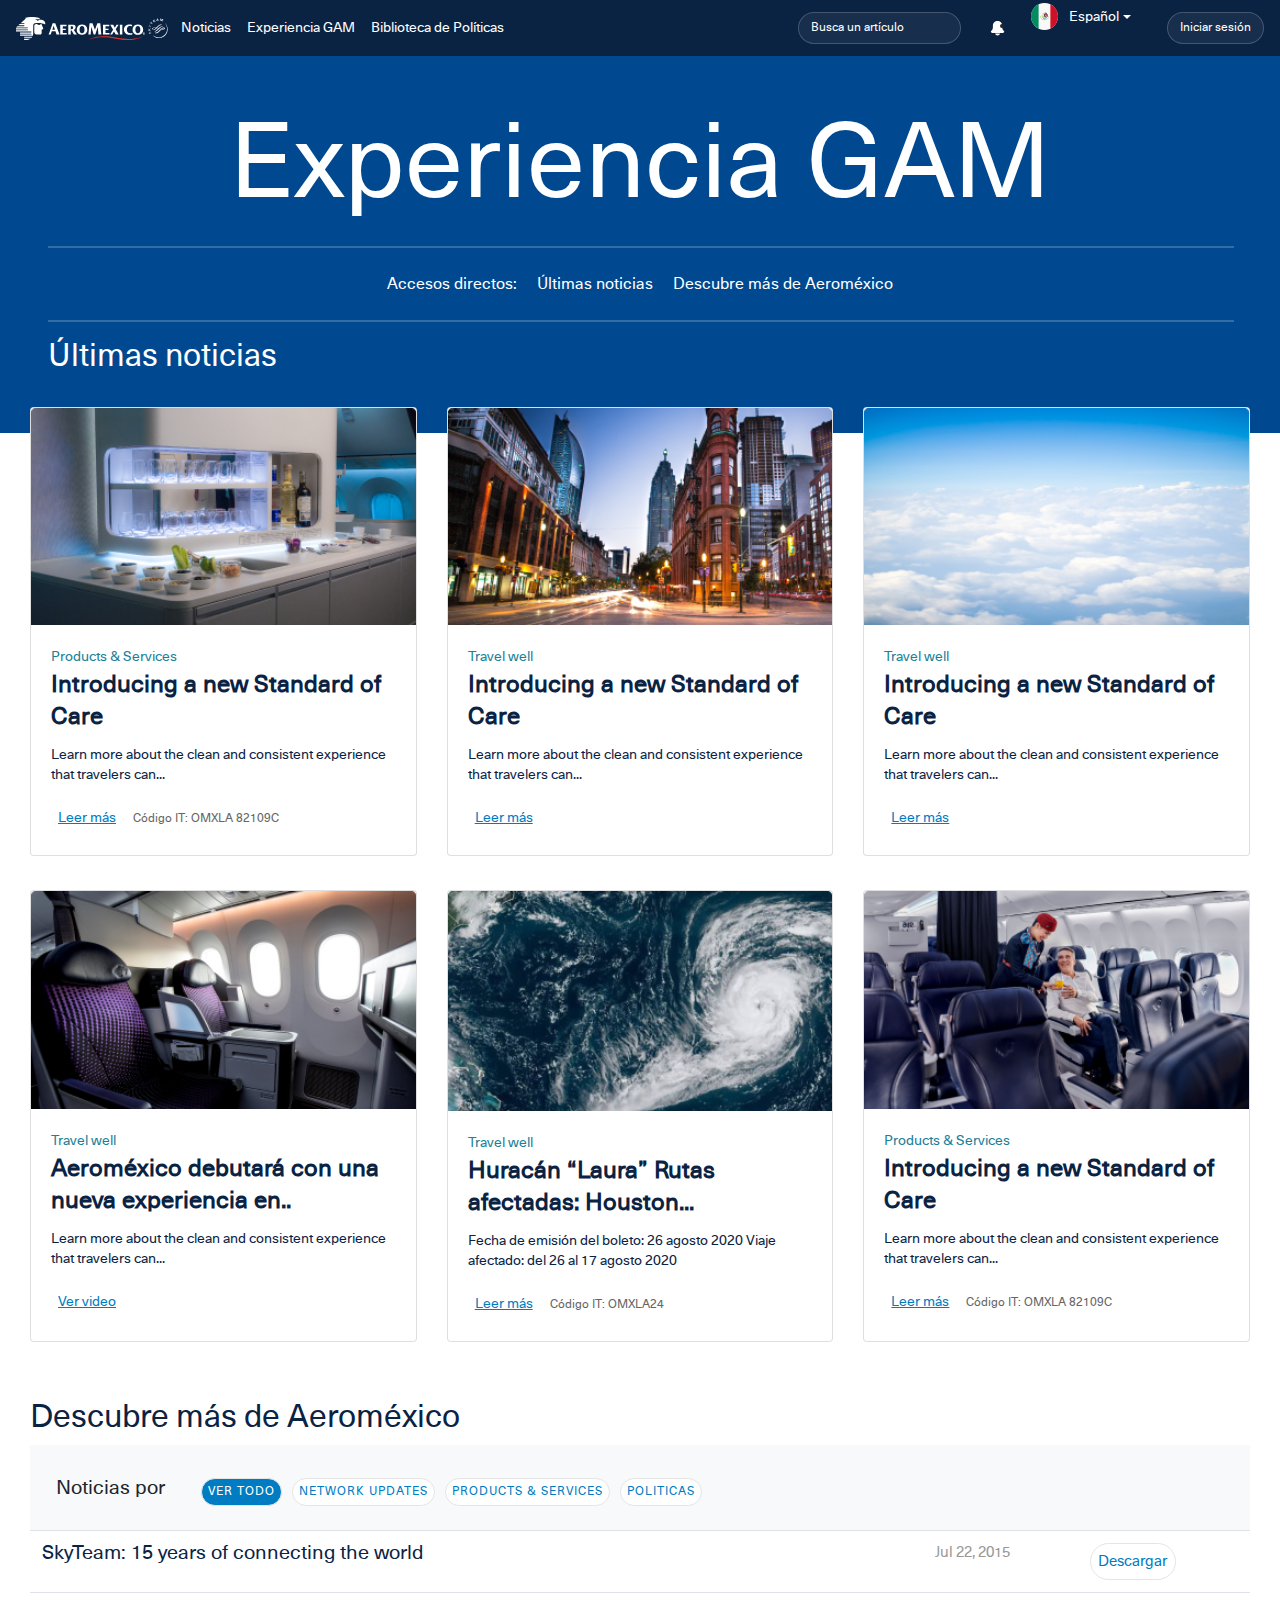
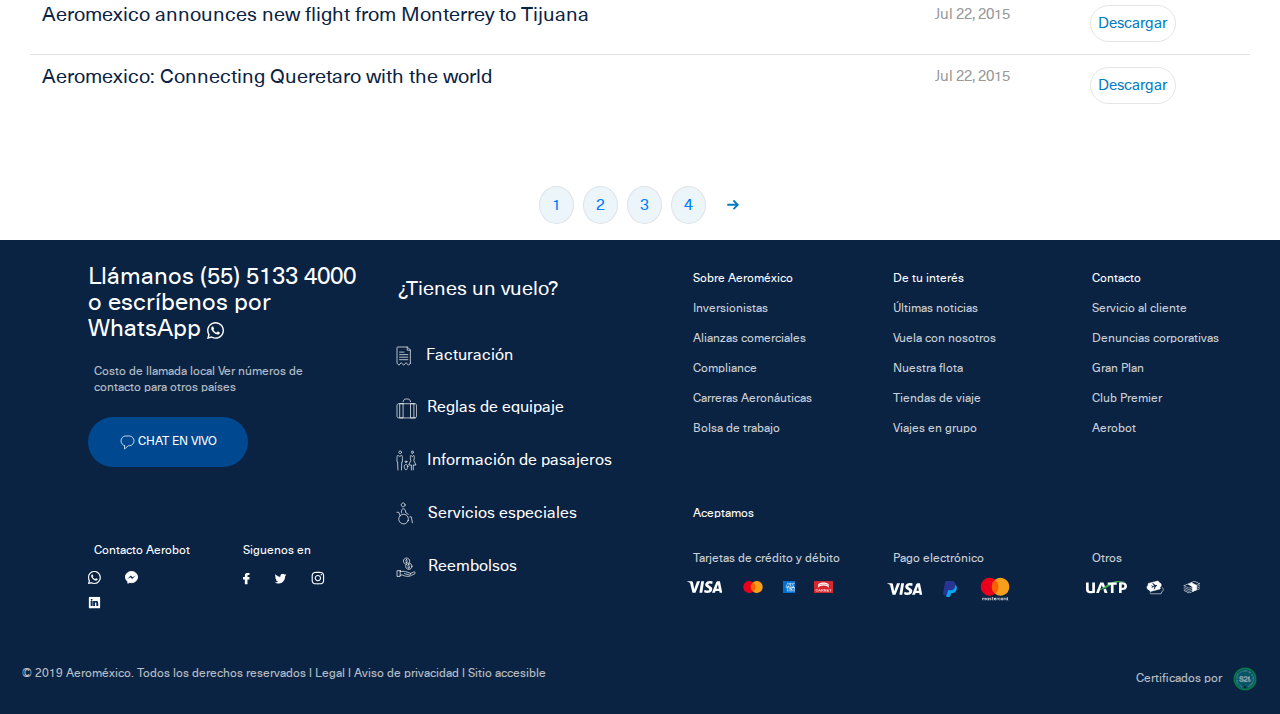
==== gam.html @ 43d70440 "v1" ====
<!DOCTYPE html>
<html lang="es">

<head>
    <meta charset="UTF-8">
    <meta name="viewport" content="width=device-width, initial-scale=1.0">
    <link rel="Stylesheet" href="style.css" />
    <link rel="stylesheet" href="https://stackpath.bootstrapcdn.com/bootstrap/4.3.1/css/bootstrap.min.css"
        integrity="sha384-ggOyR0iXCbMQv3Xipma34MD+dH/1fQ784/j6cY/iJTQUOhcWr7x9JvoRxT2MZw1T" crossorigin="anonymous">
    <script src="https://code.jquery.com/jquery-3.3.1.slim.min.js"
        integrity="sha384-q8i/X+965DzO0rT7abK41JStQIAqVgRVzpbzo5smXKp4YfRvH+8abtTE1Pi6jizo" crossorigin="anonymous">
    </script>
    <script src="https://cdnjs.cloudflare.com/ajax/libs/popper.js/1.14.7/umd/popper.min.js"
        integrity="sha384-UO2eT0CpHqdSJQ6hJty5KVphtPhzWj9WO1clHTMGa3JDZwrnQq4sF86dIHNDz0W1" crossorigin="anonymous">
    </script>
    <script src="https://stackpath.bootstrapcdn.com/bootstrap/4.3.1/js/bootstrap.min.js"
        integrity="sha384-JjSmVgyd0p3pXB1rRibZUAYoIIy6OrQ6VrjIEaFf/nJGzIxFDsf4x0xIM+B07jRM" crossorigin="anonymous">
    </script>
    <style type="text/css">
        BODY {
            font-family: Neue Haas Unica Pro;
            font-style: normal;
            font-weight: normal;
        }
    </style>
    <title>Experiencia GAM</title>
</head>

<body>
    <nav class="navbar navbar-expand-lg navbar-light bg-#0b2343">
        <img src="images/Logo.svg" style="margin-right: 5px;">
        <button class="navbar-toggler" type="button" data-toggle="collapse" data-target="#navbarTogglerDemo02" aria-controls="navbarTogglerDemo02" aria-expanded="false" aria-label="Toggle navigation">
          <span class="navbar-toggler-icon"></span>
        </button>
      
        <div class="collapse navbar-collapse" id="navbarTogglerDemo02">
          <ul class="navbar-nav mr-auto mt-2 mt-lg-0">
            <li class="nav-item">
                <a class="nav-link" href="noticias.html">Noticias<span class="sr-only">(current)</span></a>
              </li>
              <li class="nav-item">
                <a class="nav-link" href="gam.html">Experiencia GAM</a>
              </li>
              <li class="nav-item">
                <a class="nav-link" href="index.html">Biblioteca de Políticas</a>
              </li>
          </ul>
          <form class="form-inline my-2 my-lg-0">
            <input class="form-control mr-sm-2" type="search" placeholder="Busca un artículo" aria-label="Search" style="font-weight: normal; font-size: 12px;">
        </form>
        <img src="images/notificationoff.svg"style="margin-right: 9px; margin-left: 21px;">
        
        <li class="nav-item dropdown">
            <a class="nav-link dropdown-toggle" href="#" id="navbarDropdownMenuLink" role="button" data-toggle="dropdown" aria-haspopup="true" aria-expanded="false" style="margin-top: -23px; margin-right: 20px;">
                <img src="images/MEX.svg" style="margin-right: 11.5px;">Español
            </a>
            <div class="dropdown-menu" aria-labelledby="navbarDropdownMenuLink">
                <a class="dropdown-item idioma">Idioma</a>
                <div style="width: 229px; height: 68px; align-items: center;"><a class="dropdown-item content" href="#"s><img src="images/MEX.svg " style="margin-right: 10px;">Español</a></div>
                <div style="width: 229px; height: 68px; align-items: center;"><a class="dropdown-item content" href="#"><img src="images/united-states-of-america.svg" style="margin-right: 10px;">Ingles</a></div>
            </div>
          </li>
        <button class="btn btn-outline-primary my-2 my-sm-0" type="submit" style="font-weight: normal; font-size: 12px;">Iniciar sesión</button>
        </div>
      </nav>

    <div class="p-5 mb-1 bg text-white" style="background: #004990;">
        <h1 class="text-center">Experiencia GAM</h1>
        <hr style="width:100%; border: 1px solid rgba(255, 255, 255, 0.2);">
        <div class="text-center">
            <a>Accesos directos:</a>
            <a href="" style="color:  white;">Últimas noticias</a>
            <a href="" style="color:  white;">Descubre más de Aeroméxico</a>
            <hr style="width:100%; border: 1px solid rgba(255, 255, 255, 0.2);">
        </div>
        <h4>Últimas noticias </h4>
    </div>

    <div class="section">
        <div class="card-deck">
            <div class="card">
                <img class="card-img-top" src="images/GAM/1.png" alt="Card image cap">
                <div class="card-body">
                    <h7>Products & Services</h7>
                    <h5 class="card-title">Introducing a new Standard of Care</h5>
                    <p class="card-text">Learn more about the clean and consistent experience that travelers can...</p>
                    <a href="#" class="card-link">Leer más</a>
                    <a class="card-link2">Código IT: OMXLA 82109C</a>
                </div>
            </div>
            <div class="card">
                <img class="card-img-top" src="images/GAM/2.png" alt="Card image cap">
                <div class="card-body">
                    <h7>Travel well</h7>
                    <h5 class="card-title">Introducing a new Standard of Care</h5>
                    <p class="card-text">Learn more about the clean and consistent experience that travelers can...</p>
                    <a href="#" class="card-link">Leer más</a>
                </div>
            </div>
            <div class="card">
                <img class="card-img-top" src="images/GAM/3.png" alt="Card image cap">
                <div class="card-body">
                    <h7>Travel well</h7>
                    <h5 class="card-title">Introducing a new Standard of Care</h5>
                    <p class="card-text">Learn more about the clean and consistent experience that travelers can...</p>
                    <a href="#" class="card-link">Leer más</a>
                </div>
            </div>
        </div>

        <div class="card-deck" style="margin-top: 34px;">
            <div class="card">
                <img class="card-img-top" src="images/GAM/4.png" alt="Card image cap">
                <div class="card-body">
                    <h7>Travel well</h7>
                    <h5 class="card-title">Aeroméxico debutará con una nueva experiencia en..</h5>
                    <p class="card-text">Learn more about the clean and consistent experience that travelers can...</p>
                    <a href="#" class="card-link">Ver video</a>
                </div>
            </div>
            <div class="card">
                <img class="card-img-top" src="images/GAM/5.png" alt="Card image cap">
                <div class="card-body">
                    <h7>Travel well</h7>
                    <h5 class="card-title">Huracán “Laura” Rutas afectadas: Houston...</h5>
                    <p class="card-text">Fecha de emisión del boleto: 26 agosto 2020 Viaje afectado: del 26 al 17 agosto
                        2020</p>
                    <a href="#" class="card-link">Leer más</a>
                    <a class="card-link2">Código IT: OMXLA24</a>
                </div>
            </div>
            <div class="card">
                <img class="card-img-top" src="images/GAM/6.png" alt="Card image cap">
                <div class="card-body">
                    <h7>Products & Services</h7>
                    <h5 class="card-title">Introducing a new Standard of Care</h5>
                    <p class="card-text">Learn more about the clean and consistent experience that travelers can...</p>
                    <a href="#" class="card-link">Leer más</a>
                    <a class="card-link2">Código IT: OMXLA 82109C</a>
                </div>
            </div>
        </div>
    </div>

    <div class="section">
        <h4 style="margin-top: 57px !important; color: #0B2343 !important;">Descubre más de Aeroméxico</h3>
    </div>
    <div class="section">
        <nav class="navbar navbar-expand-lg navbar-light bg-light">
            <a class="navbar-brand">Noticias por</a>
            <a class="navbar-toggler navbar-brand" type="button" data-toggle="collapse"
                data-target="#navbarSupportedContent" aria-controls="navbarSupportedContent" aria-expanded="false"
                aria-label="Toggle navigation" style="border: none;">
                <svg xmlns="http://www.w3.org/2000/svg" width="16" height="16" fill="currentColor"
                    class="bi bi-arrow-down-circle-fill" viewBox="0 0 16 16">
                    <path
                        d="M16 8A8 8 0 1 1 0 8a8 8 0 0 1 16 0zM8.5 4.5a.5.5 0 0 0-1 0v5.793L5.354 8.146a.5.5 0 1 0-.708.708l3 3a.5.5 0 0 0 .708 0l3-3a.5.5 0 0 0-.708-.708L8.5 10.293V4.5z" />
                </svg></a>

            <div class="collapse navbar-collapse" id="navbarSupportedContent">
                <ul class="navbar-nav mr-auto nav-pills nav nav-pills mb-3" id="pills-tab" role="tablist">
                    <li class="nav-item">
                        <a class="nav-link1 active" id="pills-all-tab" data-toggle="pill" href="#pills-all" role="tab"
                            aria-controls="pills-all" aria-selected="true">VER TODO</a>
                    </li>
                    <li class="nav-item">
                        <a class="nav-link1" id="pills-network-tab" data-toggle="pill" href="#pills-network" role="tab"
                            aria-controls="pills-network" aria-selected="false">NETWORK UPDATES</a>
                    </li>
                    <li class="nav-item">
                        <a class="nav-link1" id="pills-products-tab" data-toggle="pill" href="#pills-products"
                            role="tab" aria-controls="pills-products" aria-selected="false">PRODUCTS & SERVICES</a>
                    </li>
                    <li class="nav-item">
                        <a class="nav-link1" id="pills-politics-tab" data-toggle="pill" href="#pills-politics"
                            role="tab" aria-controls="pills-politics" aria-selected="false">POLITICAS</a>
                    </li>
                </ul>
            </div>
        </nav>
        <div class="tab-content" id="pills-tabContent">
            <div class="tab-pane fade show active" id="pills-all" role="tabpanel" aria-labelledby="pills-all-tab">
                <table class="table">
                    <tbody>
                        <tr>
                            <th>SkyTeam: 15 years of connecting the world</th>
                            <td>Jul 22, 2015</td>
                            <td><a href="#" class="cambiar">Descargar</a></td>
                        </tr>
                        <tr>
                            <th>Aeromexico announces new flight from Monterrey to Tijuana</th>
                            <td>Jul 22, 2015</td>
                            <td><a href="#" class="cambiar">Descargar</a></td>
                        </tr>
                        <tr>
                            <th>Aeromexico: Connecting Queretaro with the world</th>
                            <td>Jul 22, 2015</td>
                            <td><a href="#" class="cambiar">Descargar</a></td>
                        </tr>
                    </tbody>
                </table>
            </div>
            <div class="tab-pane fade" id="pills-network" role="tabpanel" aria-labelledby="pills-network-tab">
                <table class="table">
                    <thead>
                        <tr>
                            <th>NETWORK UPDATES</th>
                        </tr>
                    </thead>
                    <tbody>
                        <tr>
                            <th></th>
                            <tg></tg>
                            <tg></tg>
                        </tr>
                    </tbody>
                </table>
            </div>
            <div class="tab-pane fade" id="pills-products" role="tabpanel" aria-labelledby="pills-products-tab">
                <table class="table">
                    <thead>
                        <tr>
                            <th>PRODUCTS & SERVICES</th>
                        </tr>
                    </thead>
                    <tbody>
                        <tr>
                            <th></th>
                            <tg></tg>
                            <tg></tg>
                        </tr>
                    </tbody>
                </table>
            </div>
            <div class="tab-pane fade" id="pills-politics" role="tabpanel" aria-labelledby="pills-politics-tab">
                <table class="table">
                    <thead>
                        <tr>
                            <th>POLITICAS</th>
                        </tr>
                    </thead>
                    <tbody>
                        <tr>
                            <th></th>
                            <tg></tg>
                            <tg></tg>
                        </tr>
                    </tbody>
                </table>
            </div>
        </div>
    </div>

    <br>
    </div>
    <nav aria-label="...">
        <ul class="pagination justify-content-center">
            <li class="page-item"><a class="page-link" href="#" style="border-radius: 50%; background: #EBF5FA;">1</a>
            </li>
            <li class="page-item"><a class="page-link" href="#" style="border-radius: 50%; background: #EBF5FA;">2</a>
            </li>
            <li class="page-item"><a class="page-link" href="#" style="border-radius: 50%; background: #EBF5FA;">3</a>
            </li>
            <li class="page-item"><a class="page-link" href="#" style="border-radius: 50%; background: #EBF5FA;">4</a>
            </li>
            <li class="page-item"><a class="page-link" href="#" style="border-radius: 50%; border: none;"><svg
                        width="12" height="10" viewBox="0 0 12 10" fill="none" xmlns="http://www.w3.org/2000/svg">
                        <path d="M10.6283 4.76758H1" stroke="#007CC2" stroke-width="1.83058" stroke-miterlimit="10"
                            stroke-linecap="round" stroke-linejoin="round" />
                        <path d="M7.01758 1L10.6282 4.76798L7.01758 8.52671" stroke="#007CC2" stroke-width="1.83058"
                            stroke-miterlimit="10" stroke-linecap="round" stroke-linejoin="round" />
                    </svg>
                </a>
            </li>
        </ul>
    </nav>
    </div>

    <div class="footer">
        <footer class="text-white" style="background: #0B2343 !important;">
            <div class="container2 p-4">
                <div class="row">
                    <div class="col-lg-3">
                        <p class="bigtex">Llámanos (55) 5133 4000 o escríbenos por WhatsApp <svg width="17" height="17"
                                viewBox="0 0 17 17" fill="none" xmlns="http://www.w3.org/2000/svg">
                                <path fill-rule="evenodd" clip-rule="evenodd"
                                    d="M14.5169 2.47126C12.9224 0.876246 10.7964 0 8.53246 0C3.87064 0 0.073031 3.77957 0.0689737 8.41923C0.0689737 9.90522 0.458473 11.3508 1.1969 12.6309L0 16.9959L4.48735 15.8249C5.72482 16.4952 7.11647 16.8506 8.53246 16.8506H8.53652C13.1983 16.8506 16.9959 13.071 17 8.42731C16.9959 6.17814 16.1155 4.06223 14.5169 2.47126ZM8.53246 15.4252C7.26659 15.4252 6.02912 15.086 4.94988 14.448L4.69427 14.2945L2.0327 14.9891L2.74272 12.4047L2.57637 12.1382C1.87041 11.0237 1.50119 9.73562 1.50119 8.41519C1.50119 4.56294 4.65776 1.42138 8.53652 1.42138C10.415 1.42138 12.18 2.15225 13.5107 3.47268C14.8375 4.79714 15.5678 6.55368 15.5678 8.42327C15.5637 12.2876 12.4072 15.4252 8.53246 15.4252ZM12.3909 10.1838C12.18 10.0788 11.1413 9.57006 10.9465 9.49738C10.7518 9.42873 10.6098 9.39239 10.4718 9.60237C10.3298 9.81234 9.92411 10.2888 9.80239 10.4261C9.68067 10.5674 9.55489 10.5836 9.34391 10.4786C9.13294 10.3736 8.45131 10.1515 7.64391 9.43277C7.01504 8.87553 6.59308 8.18503 6.4673 7.97505C6.34558 7.76508 6.45513 7.65201 6.56062 7.54702C6.65394 7.45415 6.7716 7.30071 6.87709 7.17957C6.98258 7.05843 7.01909 6.96959 7.08807 6.82826C7.15704 6.68693 7.12458 6.56579 7.07184 6.4608C7.01909 6.35581 6.59714 5.31805 6.41862 4.8981C6.24821 4.48622 6.07375 4.54275 5.94391 4.53871C5.8222 4.53064 5.68019 4.53064 5.53819 4.53064C5.39618 4.53064 5.16897 4.58313 4.97422 4.79311C4.77947 5.00308 4.2358 5.51187 4.2358 6.54964C4.2358 7.5874 4.99451 8.58479 5.1 8.72612C5.20549 8.86745 6.58902 10.9914 8.71098 11.904C9.21408 12.1221 9.60764 12.2513 9.91599 12.3482C10.4232 12.5097 10.8816 12.4855 11.2468 12.433C11.6525 12.3724 12.4964 11.9242 12.6749 11.4316C12.8494 10.9389 12.8494 10.519 12.7967 10.4302C12.7439 10.3413 12.6019 10.2888 12.3909 10.1838Z"
                                    fill="white" />
                            </svg>
                        </p>
                        <a class="textf">Costo de llamada local Ver números de contacto para otros países</a>
                        <button style="font-size: 12px; line-height: 28px; margin-top: 15px;"><svg width="15"
                                height="15" viewBox="0 0 15 15" fill="none" xmlns="http://www.w3.org/2000/svg">
                                <path
                                    d="M4.57128 10.7119C2.92993 10.3199 1 8.32777 1 5.82369C1 3.21354 3.15539 1 5.44606 1H9.63961C11.9303 1 14 3.23662 14 5.85138C14 8.43848 11.9303 10.7028 9.63961 10.7028H8.31842L4.56677 14V10.7119H4.57128Z"
                                    stroke="white" stroke-width="0.764706" stroke-miterlimit="10" stroke-linecap="round"
                                    stroke-linejoin="round" />
                            </svg>
                            CHAT EN VIVO</button>
                            <div style="margin-top: 70px;">
                                <a class="textf2" style="margin-right: 37px;">Contacto Aerobot</a>
                                <a class="textf2">Siguenos en</a>
                                <div>
                                    <img src="images/footer/icon/1.svg" style="margin-right: 20px;">
                                    <img src="images/footer/icon/2.svg" style="margin-right: 100px;">
                                    <img src="images/footer/icon/3.svg" style="margin-right: 20px;">
                                    <img src="images/footer/icon/4.svg" style="margin-right: 20px;">
                                    <img src="images/footer/icon/5.svg" style="margin-right: 20px;">
                                    <img src="images/footer/icon/6.svg">           
                                </div>
                            </div>
                            
                    </div>
                    <!--Grid column-->

                    <!--Grid column-->
                    <div class="col-lg-3">
                        <a style="font-size: 20px; margin-bottom: 23px;">¿Tienes un vuelo?</a>
                        <ul class="list-unstyled mb-0">
                            <li>
                                <a class="textvuelos" style="margin-bottom: 15px;"><img src="images/footer/Group58.svg" style="margin-right: 15px;">Facturación</a>
                            </li>
                            <li>
                                <a class="textvuelos" style="margin-bottom: 15px;"><img src="images/footer/Group2.svg" style="margin-right: 10px;">Reglas de equipaje</a>
                            </li>
                            <li>
                                <a class="textvuelos" style="margin-bottom: 15px;"><img src="images/footer/Group3.svg" style="margin-right: 10px;">Información de pasajeros</a>
                            </li>
                            <li>
                                <a class="textvuelos" style="margin-bottom: 15px;"><img src="images/footer/Group4.svg" style="margin-right: 15px;">Servicios especiales</a>
                            </li>
                            <li>
                                <a class="textvuelos" style="margin-bottom: 15px;"><img src="images/footer/Group5.svg" style="margin-right: 12px;">Reembolsos</a>
                            </li>
                        </ul>
                    </div>
                    <div class="col-lg-2">
                        <a style="font-size: 12px;">Sobre Aeroméxico</a>

                        <ul class="list-unstyled">
                            <li>
                                <a class="textcol3" style="font-size: 12px;">Inversionistas</a>
                            </li>
                            <li>
                                <a class="textcol3" style="font-size: 12px;">Alianzas comerciales</a>
                            </li>
                            <li>
                                <a class="textcol3" style="font-size: 12px;">Compliance</a>
                            </li>
                            <li>
                                <a class="textcol3" style="font-size: 12px;">Carreras Aeronáuticas</a>
                            </li>
                            <li>
                                <a class="textcol3" style="font-size: 12px;">Bolsa de trabajo</a>
                            </li>
                            <li>
                                <a style="font-size: 12px; margin-top: 55px;">Aceptamos</a>
                            </li>
                            <li>
                                <a class="textcol3" style="font-size: 12px; margin-top: 15px;">Tarjetas de crédito y débito</a>
                            </li>
                            <div>
                                <img src="images/footer/visa/1.svg" style="margin-right: 15px;">
                                <img src="images/footer/visa/2.svg" style="margin-right: 15px;">
                                <img src="images/footer/visa/3.svg" style="margin-right: 15px;">
                                <img src="images/footer/visa/4.svg">
                            </div>
                        </ul>
                    </div>
                    <div class="col-lg-2">
                        <a style="font-size: 12px;">De tu interés</a>

                        <ul class="list-unstyled">
                            <li>
                                <a class="textcol3" style="font-size: 12px;">Últimas noticias</a>
                            </li>
                            <li>
                                <a class="textcol3" style="font-size: 12px;">Vuela con nosotros</a>
                            </li>
                            <li>
                                <a class="textcol3" style="font-size: 12px;">Nuestra flota</a>
                            </li>
                            <li>
                                <a class="textcol3" style="font-size: 12px;">Tiendas de viaje</a>
                            </li>
                            <li>
                                <a class="textcol3" style="font-size: 12px;">Viajes en grupo</a>
                            </li>
                            <li>
                                <a class="textcol3" style="font-size: 12px; margin-top: 100px;">Pago electrónico</a>
                            </li>
                            <div>
                                <img src="images/footer/visa/1.svg" style="margin-right: 15px;">
                                <img src="images/footer/electro/paypal.svg" style="margin-right: 15px; height: 16px;">
                                <img src="images/footer/electro/mc_vrt_rev.svg" style="height: 30px;">
                            </div>
                        </ul>
                    </div>
                    <div class="col-lg-2">
                        <a style="font-size: 12px;">Contacto</a>

                        <ul class="list-unstyled">
                            <li>
                                <a class="textcol3" style="font-size: 12px;">Servicio al cliente</a>
                            </li>
                            <li>
                                <a class="textcol3" style="font-size: 12px;">Denuncias corporativas</a>
                            </li>
                            <li>
                                <a class="textcol3" style="font-size: 12px;">Gran Plan</a>
                            </li>
                            <li>
                                <a class="textcol3" style="font-size: 12px;">Club Premier</a>
                            </li>
                            <li>
                                <a class="textcol3" style="font-size: 12px;">Aerobot</a>
                            </li>
                            <li>
                                <a class="textcol3" style="font-size: 12px; margin-top: 100px;">Otros</a>
                            </li>
                            <div>
                                <img src="images/footer/otros/1.svg" style="margin-right: 15px;">
                                <img src="images/footer/otros/2.svg" style="margin-right: 15px;">
                                <img src="images/footer/otros/3.svg">
                            </div>
                        </ul>
                    </div>
                </div>
            </div>
            <div class="p-3" style="background-color:#0B2343;">
                <div class="d-flex justify-content-between">
                    <div>
                        <a class="textf">© 2019 Aeroméxico. Todos los derechos reservados l Legal l Aviso de privacidad l Sitio accesible</a>
                    </div>
                    <div>
                        <a class="textf">Certificados por<img src="images/PCI1.svg" style="margin-left: 10px;"></a>
                    </div>
               </div>
            </div>
        </footer>
    </div>
</body>

</html>
---- style.css ----
@font-face {
  font-family: Neue Haas Unica Pro;
  src: url(Fuentes/NeueHaasUnicaPro.ttf);
}

.card-title {
  font-weight: 600 !important;
  font-size: 24px !important;
  line-height: 32px !important;
  color: #0B2343;
}

h4{
  font-weight: normal !important;
  font-size: 32px !important;
  display: flex !important;
}

.card-text {
  text-align: left !important;
  font-weight: normal !important;
  font-size: 14px !important;
  line-height: 20px !important;
  color: #0B2343 !important;
}

.card-link{
  font-weight: normal !important;
  font-size: 14px !important;
  line-height: 20px !important;
  text-decoration-line: underline !important;
  color: #007CC2 !important;
}

.card-link2{
  font-weight: normal !important;
  font-size: 12px !important;
  line-height: 20px !important;
  color: #666666 !important;
}


h1,.h1 {  
  font-weight: normal !important;
  font-size: 8.219vw !important;
}

::placeholder {
  color: #ffffff !important;
}

.btn {
  background: rgba(255, 255, 255, 0.05) !important;
  border: 1px solid rgba(255, 255, 255, 0.2) !important;
  box-sizing: border-box !important;
  border-radius: 25px !important;
  color: #FFFFFF !important;
}

.textcol3{
  color: rgba(255, 255, 255, 0.8) !important;
}

.container2{
  margin-left: 5% !important;
}

input {
  background: rgba(255, 255, 255, 0.05) !important;
  border: 1px solid rgba(255, 255, 255, 0.2) !important;
  box-sizing: border-box !important;
  border-radius: 25px !important;
  color: #FFFFFF !important;
}

.navbar {
  background: #0b2343 !important;
}
.content{
  font-weight: 500;
  font-size: 14px;
  line-height: 20px;
  display: flex;
  align-items: center;
  color: #0B2343;
}
.idioma{
  font-weight: normal !important;
  font-size: 14px !important;
  line-height: 30px !important;
  display: flex !important;
  align-items: center !important;
  letter-spacing: 1px !important;
  text-transform: uppercase !important;
  color: #999999 !important;
}

div a {
  color: #007cc2;
  display: inline-block;
  padding: 0.5em;
  text-decoration: none;
}

.nav-link1 {
  margin-top: 25px;
  margin-left: 10px;
  font-weight: normal !important;
  font-size: 12px !important;
  line-height: 14px !important;
  text-align: center !important;
  letter-spacing: 1px !important;
  color: #007CC2 !important;
  background: #FFFFFF;
  border: 1px solid #E5E5E5;
  box-sizing: border-box;
  border-radius: 35px;
}



.nav-link1.active {
  color: #FFFFFF !important;
  background: #007CC2 !important;
  border-radius: 35px !important;
  text-align: center !important;
}

.cambiar2 {
  color: aliceblue;
}

button {
  outline: none !important;
}

button:hover {
  background: #e91b2f;
}

.idioma {
  margin-right: 5px;
  margin-left: 5px;
  border: none;
  border-radius: 15px;
  color: #ffffff;
  background: #0b2343;
}

h7 {
  font-size: 14px;
  line-height: 24px;
  display: flex;
  align-items: center;
  color: #1B8198;
}



footer button {
  width: 160px;
  height: 50px;
  background: #004990;
  border-radius: 25px;
  border: none;
  font-weight: 500;
  font-size: 12px;
  line-height: 28px;
  color: #ffffff;
}

.cambiar2:hover {
  color: #e91b2f;
}

.cambiar:hover {
  color: #e91b2f;
}

.iconpdf {
  float: left;
  margin-top: 10px;
  margin-right: 15px;
  margin-bottom: 10px;
}

section {
  justify-content: center;
}

.section {
  position: relative;
  margin-left: 30px;
  margin-right: 30px;
  top: -30px;
}

.allpolitics {
  font-weight: normal;
  font-size: 32px;
  line-height: 20px;
  display: flex;
  align-items: center;
  color: #0B2343;
}

tbody th {
  font-weight: 300;
  font-size: 20px;
  line-height: 20px;
  color: #0B2343;
}
.page-item{
  margin-left: 10px;
}
tbody td {
  font-weight: 300;
  font-size: 15px;
  line-height: 20px;
  color: #999999;
}

td a {
  background: #FFFFFF;
  border: 1px solid #E5E5E5;
  box-sizing: border-box;
  border-radius: 35px;
}

h1 {
  font-size: 16em;
  line-height: 86px;
  color: #FFFFFF;
}


.nav-link {
  border-radius: 50px !important;
  color: #FFFFFF !important;
  font-weight: normal !important;
  font-size: 14px !important;
  line-height: 24px !important;
  display: flex !important;
  align-items: center !important;
}

.bigtex{
  font-size: 24px;
  line-height: 26px;
}

.textvuelos{
  font-weight: normal;
  font-size: 16px;
  line-height: 20px;
}

.textf {
  font-weight: normal;
  font-size: 12px;
  line-height: 16px;
  color: rgba(255, 255, 255, 0.6);
  opacity: 0.7;
}

.textf2{
  font-weight: normal;
  font-size: 12px;
  line-height: 16px;
  color:  #FFFFFF;
}
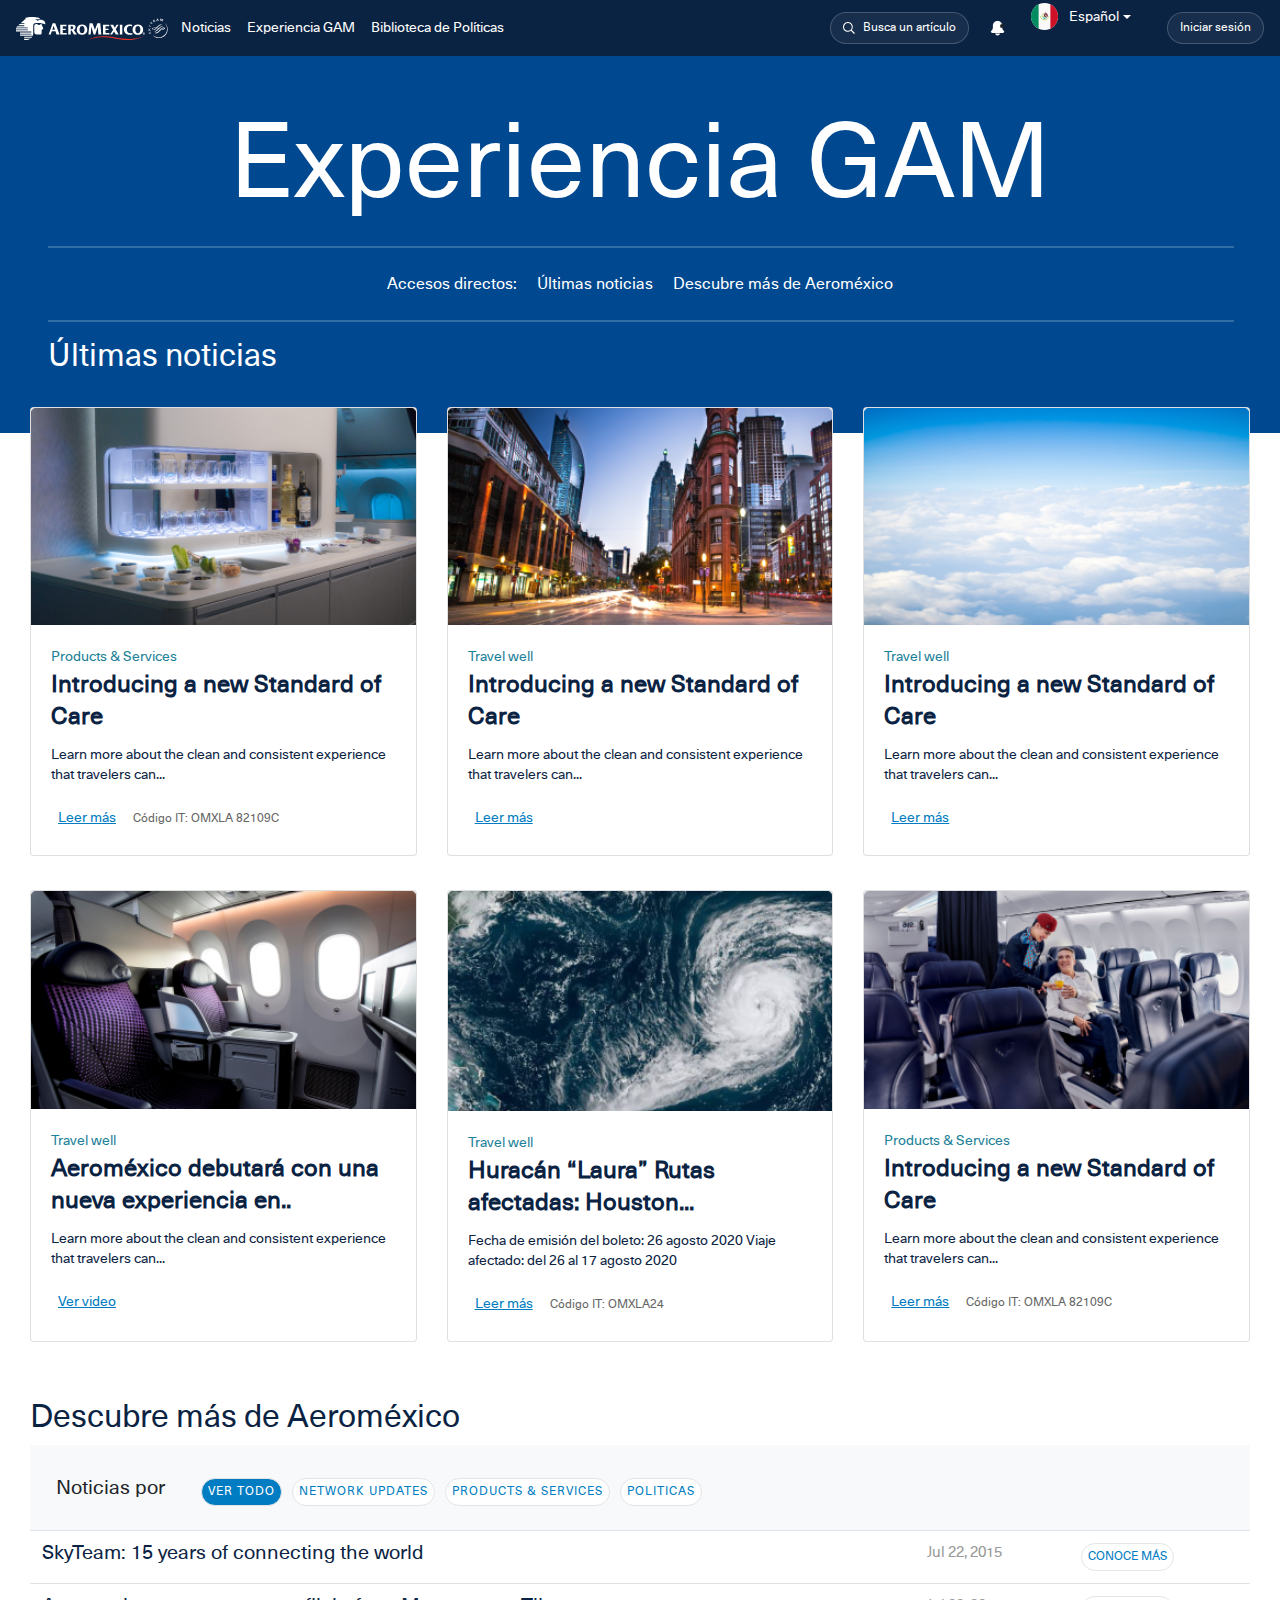
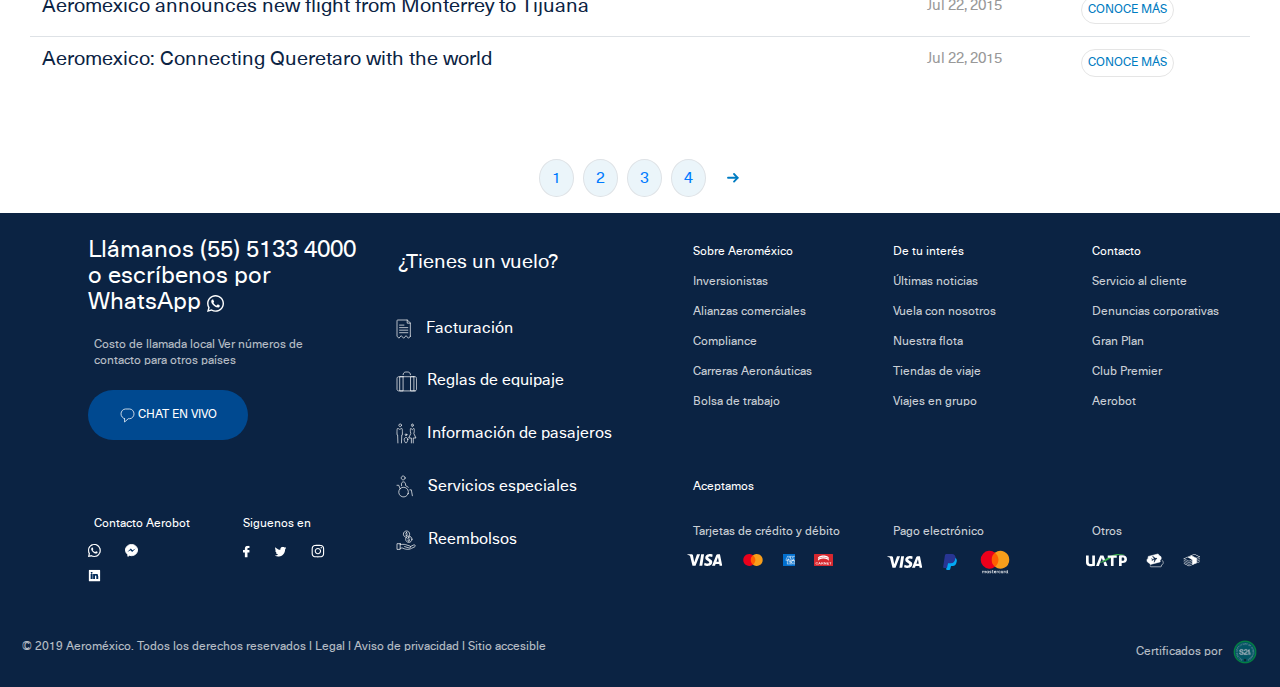
==== commit e4ac4a0a: "v2" ====
--- a/gam.html
+++ b/gam.html
@@ -16,6 +16,7 @@
     <script src="https://stackpath.bootstrapcdn.com/bootstrap/4.3.1/js/bootstrap.min.js"
         integrity="sha384-JjSmVgyd0p3pXB1rRibZUAYoIIy6OrQ6VrjIEaFf/nJGzIxFDsf4x0xIM+B07jRM" crossorigin="anonymous">
     </script>
+    <base href="hf.html" />
     <style type="text/css">
         BODY {
             font-family: Neue Haas Unica Pro;
@@ -29,40 +30,49 @@
 <body>
     <nav class="navbar navbar-expand-lg navbar-light bg-#0b2343">
         <img src="images/Logo.svg" style="margin-right: 5px;">
-        <button class="navbar-toggler" type="button" data-toggle="collapse" data-target="#navbarTogglerDemo02" aria-controls="navbarTogglerDemo02" aria-expanded="false" aria-label="Toggle navigation">
-          <span class="navbar-toggler-icon"></span>
+        <button class="navbar-toggler" type="button" data-toggle="collapse" data-target="#navbarTogglerDemo02"
+            aria-controls="navbarTogglerDemo02" aria-expanded="false" aria-label="Toggle navigation">
+            <span class="navbar-toggler-icon"></span>
         </button>
-      
+
         <div class="collapse navbar-collapse" id="navbarTogglerDemo02">
-          <ul class="navbar-nav mr-auto mt-2 mt-lg-0">
-            <li class="nav-item">
-                <a class="nav-link" href="noticias.html">Noticias<span class="sr-only">(current)</span></a>
-              </li>
-              <li class="nav-item">
-                <a class="nav-link" href="gam.html">Experiencia GAM</a>
-              </li>
-              <li class="nav-item">
-                <a class="nav-link" href="index.html">Biblioteca de Políticas</a>
-              </li>
-          </ul>
-          <form class="form-inline my-2 my-lg-0">
-            <input class="form-control mr-sm-2" type="search" placeholder="Busca un artículo" aria-label="Search" style="font-weight: normal; font-size: 12px;">
-        </form>
-        <img src="images/notificationoff.svg"style="margin-right: 9px; margin-left: 21px;">
-        
-        <li class="nav-item dropdown">
-            <a class="nav-link dropdown-toggle" href="#" id="navbarDropdownMenuLink" role="button" data-toggle="dropdown" aria-haspopup="true" aria-expanded="false" style="margin-top: -23px; margin-right: 20px;">
-                <img src="images/MEX.svg" style="margin-right: 11.5px;">Español
-            </a>
-            <div class="dropdown-menu" aria-labelledby="navbarDropdownMenuLink">
-                <a class="dropdown-item idioma">Idioma</a>
-                <div style="width: 229px; height: 68px; align-items: center;"><a class="dropdown-item content" href="#"s><img src="images/MEX.svg " style="margin-right: 10px;">Español</a></div>
-                <div style="width: 229px; height: 68px; align-items: center;"><a class="dropdown-item content" href="#"><img src="images/united-states-of-america.svg" style="margin-right: 10px;">Ingles</a></div>
-            </div>
-          </li>
-        <button class="btn btn-outline-primary my-2 my-sm-0" type="submit" style="font-weight: normal; font-size: 12px;">Iniciar sesión</button>
+            <ul class="navbar-nav mr-auto mt-2 mt-lg-0">
+                <li class="nav-item">
+                    <a class="nav-link" href="noticias.html">Noticias<span class="sr-only">(current)</span></a>
+                </li>
+                <li class="nav-item">
+                    <a class="nav-link" href="gam.html">Experiencia GAM</a>
+                </li>
+                <li class="nav-item">
+                    <a class="nav-link" href="index.html">Biblioteca de Políticas</a>
+                </li>
+            </ul>
+            <button class="btn btn-outline-primary my-2 my-sm-0" type="button"
+                style="font-weight: normal; font-size: 12px;" data-toggle="modal"
+                data-target=".bd-example-modal-lg"><img src="images/search.svg" style="margin-right: 8px;">Busca un
+                artículo</button>
+
+            <img src="images/notificationoff.svg" style="margin-right: 9px; margin-left: 21px;">
+
+            <li class="nav-item dropdown">
+                <a class="nav-link dropdown-toggle" href="#" id="navbarDropdownMenuLink" role="button"
+                    data-toggle="dropdown" aria-haspopup="true" aria-expanded="false"
+                    style="margin-top: -23px; margin-right: 20px;">
+                    <img src="images/MEX.svg" style="margin-right: 11.5px;">Español
+                </a>
+                <div class="dropdown-menu" aria-labelledby="navbarDropdownMenuLink">
+                    <div class="idioma">Idioma</div>
+                    <div style="width: 229px; height: 68px; align-items: center;"><a class="dropdown-item content"
+                            href="#" s><img src="images/MEX.svg " style="margin-right: 10px;">Español</a></div>
+                    <div style="width: 229px; height: 68px; align-items: center;"><a class="dropdown-item content"
+                            href="#"><img src="images/united-states-of-america.svg"
+                                style="margin-right: 10px;">Ingles</a></div>
+                </div>
+            </li>
+            <button class="btn btn-outline-primary my-2 my-sm-0" type="submit"
+                style="font-weight: normal; font-size: 12px;">Iniciar sesión</button>
         </div>
-      </nav>
+    </nav>
 
     <div class="p-5 mb-1 bg text-white" style="background: #004990;">
         <h1 class="text-center">Experiencia GAM</h1>
@@ -185,17 +195,17 @@
                         <tr>
                             <th>SkyTeam: 15 years of connecting the world</th>
                             <td>Jul 22, 2015</td>
-                            <td><a href="#" class="cambiar">Descargar</a></td>
+                            <td><a href="#" class="cambiar1">CONOCE MÁS</a></td>
                         </tr>
                         <tr>
                             <th>Aeromexico announces new flight from Monterrey to Tijuana</th>
                             <td>Jul 22, 2015</td>
-                            <td><a href="#" class="cambiar">Descargar</a></td>
+                            <td><a href="#" class="cambiar1">CONOCE MÁS</a></td>
                         </tr>
                         <tr>
                             <th>Aeromexico: Connecting Queretaro with the world</th>
                             <td>Jul 22, 2015</td>
-                            <td><a href="#" class="cambiar">Descargar</a></td>
+                            <td><a href="#" class="cambiar1">CONOCE MÁS</a></td>
                         </tr>
                     </tbody>
                 </table>
@@ -297,19 +307,19 @@
                                     stroke-linejoin="round" />
                             </svg>
                             CHAT EN VIVO</button>
-                            <div style="margin-top: 70px;">
-                                <a class="textf2" style="margin-right: 37px;">Contacto Aerobot</a>
-                                <a class="textf2">Siguenos en</a>
-                                <div>
-                                    <img src="images/footer/icon/1.svg" style="margin-right: 20px;">
-                                    <img src="images/footer/icon/2.svg" style="margin-right: 100px;">
-                                    <img src="images/footer/icon/3.svg" style="margin-right: 20px;">
-                                    <img src="images/footer/icon/4.svg" style="margin-right: 20px;">
-                                    <img src="images/footer/icon/5.svg" style="margin-right: 20px;">
-                                    <img src="images/footer/icon/6.svg">           
-                                </div>
+                        <div style="margin-top: 70px;">
+                            <a class="textf2" style="margin-right: 37px;">Contacto Aerobot</a>
+                            <a class="textf2">Siguenos en</a>
+                            <div>
+                                <img src="images/footer/icon/1.svg" style="margin-right: 20px;">
+                                <img src="images/footer/icon/2.svg" style="margin-right: 100px;">
+                                <img src="images/footer/icon/3.svg" style="margin-right: 20px;">
+                                <img src="images/footer/icon/4.svg" style="margin-right: 20px;">
+                                <img src="images/footer/icon/5.svg" style="margin-right: 20px;">
+                                <img src="images/footer/icon/6.svg">
                             </div>
-                            
+                        </div>
+
                     </div>
                     <!--Grid column-->
 
@@ -318,19 +328,24 @@
                         <a style="font-size: 20px; margin-bottom: 23px;">¿Tienes un vuelo?</a>
                         <ul class="list-unstyled mb-0">
                             <li>
-                                <a class="textvuelos" style="margin-bottom: 15px;"><img src="images/footer/Group58.svg" style="margin-right: 15px;">Facturación</a>
-                            </li>
-                            <li>
-                                <a class="textvuelos" style="margin-bottom: 15px;"><img src="images/footer/Group2.svg" style="margin-right: 10px;">Reglas de equipaje</a>
-                            </li>
-                            <li>
-                                <a class="textvuelos" style="margin-bottom: 15px;"><img src="images/footer/Group3.svg" style="margin-right: 10px;">Información de pasajeros</a>
-                            </li>
-                            <li>
-                                <a class="textvuelos" style="margin-bottom: 15px;"><img src="images/footer/Group4.svg" style="margin-right: 15px;">Servicios especiales</a>
-                            </li>
-                            <li>
-                                <a class="textvuelos" style="margin-bottom: 15px;"><img src="images/footer/Group5.svg" style="margin-right: 12px;">Reembolsos</a>
+                                <a class="textvuelos" style="margin-bottom: 15px;"><img src="images/footer/Group58.svg"
+                                        style="margin-right: 15px;">Facturación</a>
+                            </li>
+                            <li>
+                                <a class="textvuelos" style="margin-bottom: 15px;"><img src="images/footer/Group2.svg"
+                                        style="margin-right: 10px;">Reglas de equipaje</a>
+                            </li>
+                            <li>
+                                <a class="textvuelos" style="margin-bottom: 15px;"><img src="images/footer/Group3.svg"
+                                        style="margin-right: 10px;">Información de pasajeros</a>
+                            </li>
+                            <li>
+                                <a class="textvuelos" style="margin-bottom: 15px;"><img src="images/footer/Group4.svg"
+                                        style="margin-right: 15px;">Servicios especiales</a>
+                            </li>
+                            <li>
+                                <a class="textvuelos" style="margin-bottom: 15px;"><img src="images/footer/Group5.svg"
+                                        style="margin-right: 12px;">Reembolsos</a>
                             </li>
                         </ul>
                     </div>
@@ -357,7 +372,8 @@
                                 <a style="font-size: 12px; margin-top: 55px;">Aceptamos</a>
                             </li>
                             <li>
-                                <a class="textcol3" style="font-size: 12px; margin-top: 15px;">Tarjetas de crédito y débito</a>
+                                <a class="textcol3" style="font-size: 12px; margin-top: 15px;">Tarjetas de crédito y
+                                    débito</a>
                             </li>
                             <div>
                                 <img src="images/footer/visa/1.svg" style="margin-right: 15px;">
@@ -430,12 +446,13 @@
             <div class="p-3" style="background-color:#0B2343;">
                 <div class="d-flex justify-content-between">
                     <div>
-                        <a class="textf">© 2019 Aeroméxico. Todos los derechos reservados l Legal l Aviso de privacidad l Sitio accesible</a>
+                        <a class="textf">© 2019 Aeroméxico. Todos los derechos reservados l Legal l Aviso de privacidad
+                            l Sitio accesible</a>
                     </div>
                     <div>
                         <a class="textf">Certificados por<img src="images/PCI1.svg" style="margin-left: 10px;"></a>
                     </div>
-               </div>
+                </div>
             </div>
         </footer>
     </div>
--- a/style.css
+++ b/style.css
@@ -24,6 +24,10 @@
   color: #0B2343 !important;
 }
 
+.card-link:hover{
+  color: #e91b2f !important;
+}
+
 .card-link{
   font-weight: normal !important;
   font-size: 14px !important;
@@ -45,9 +49,7 @@
   font-size: 8.219vw !important;
 }
 
-::placeholder {
-  color: #ffffff !important;
-}
+
 
 .btn {
   background: rgba(255, 255, 255, 0.05) !important;
@@ -65,13 +67,7 @@
   margin-left: 5% !important;
 }
 
-input {
-  background: rgba(255, 255, 255, 0.05) !important;
-  border: 1px solid rgba(255, 255, 255, 0.2) !important;
-  box-sizing: border-box !important;
-  border-radius: 25px !important;
-  color: #FFFFFF !important;
-}
+
 
 .navbar {
   background: #0b2343 !important;
@@ -85,14 +81,16 @@
   color: #0B2343;
 }
 .idioma{
-  font-weight: normal !important;
-  font-size: 14px !important;
-  line-height: 30px !important;
-  display: flex !important;
-  align-items: center !important;
-  letter-spacing: 1px !important;
-  text-transform: uppercase !important;
-  color: #999999 !important;
+  margin-left: 15px;
+  margin-bottom: 6.5px;
+  font-weight: normal;
+  font-size: 14px;
+  line-height: 30px;
+  display: flex;
+  align-items: center;
+  letter-spacing: 1px;
+  text-transform: uppercase;
+  color: #999999;
 }
 
 div a {
@@ -103,6 +101,7 @@
 }
 
 .nav-link1 {
+  text-decoration: none !important;
   margin-top: 25px;
   margin-left: 10px;
   font-weight: normal !important;
@@ -118,6 +117,11 @@
 }
 
 
+.nav-link1:hover{
+  background: #0B2343;
+  color: #FFFFFF !important;
+}
+
 
 .nav-link1.active {
   color: #FFFFFF !important;
@@ -138,14 +142,7 @@
   background: #e91b2f;
 }
 
-.idioma {
-  margin-right: 5px;
-  margin-left: 5px;
-  border: none;
-  border-radius: 15px;
-  color: #ffffff;
-  background: #0b2343;
-}
+
 
 h7 {
   font-size: 14px;
@@ -173,6 +170,16 @@
   color: #e91b2f;
 }
 
+.cambiar1{
+  font-size: 12px;
+  line-height: 14px;
+}
+
+.cambiar1:hover {
+  text-decoration: none;;
+  color: #e91b2f;
+}
+
 .cambiar:hover {
   color: #e91b2f;
 }
@@ -188,6 +195,12 @@
   justify-content: center;
 }
 
+.sectionmodal{
+  position: relative;
+  margin-left: 40px;
+  margin-right: 40px;
+}
+
 .section {
   position: relative;
   margin-left: 30px;
